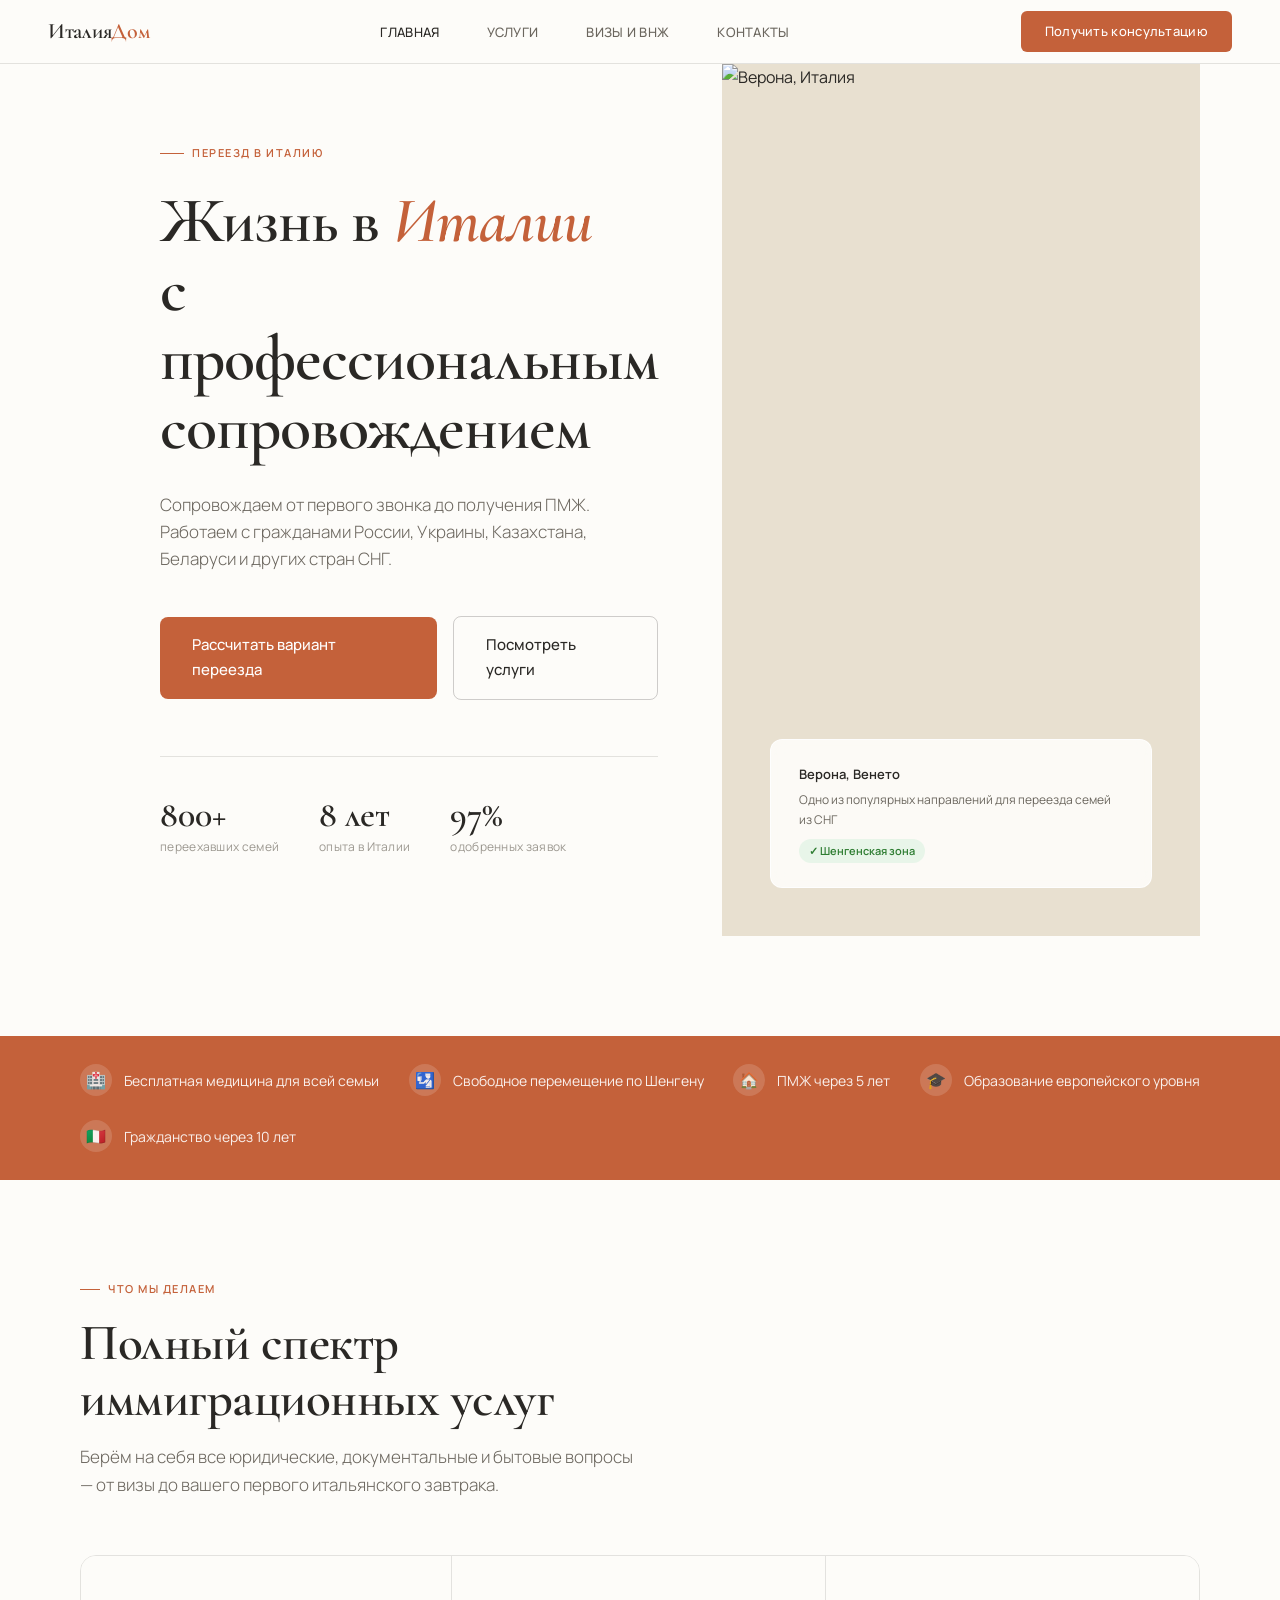
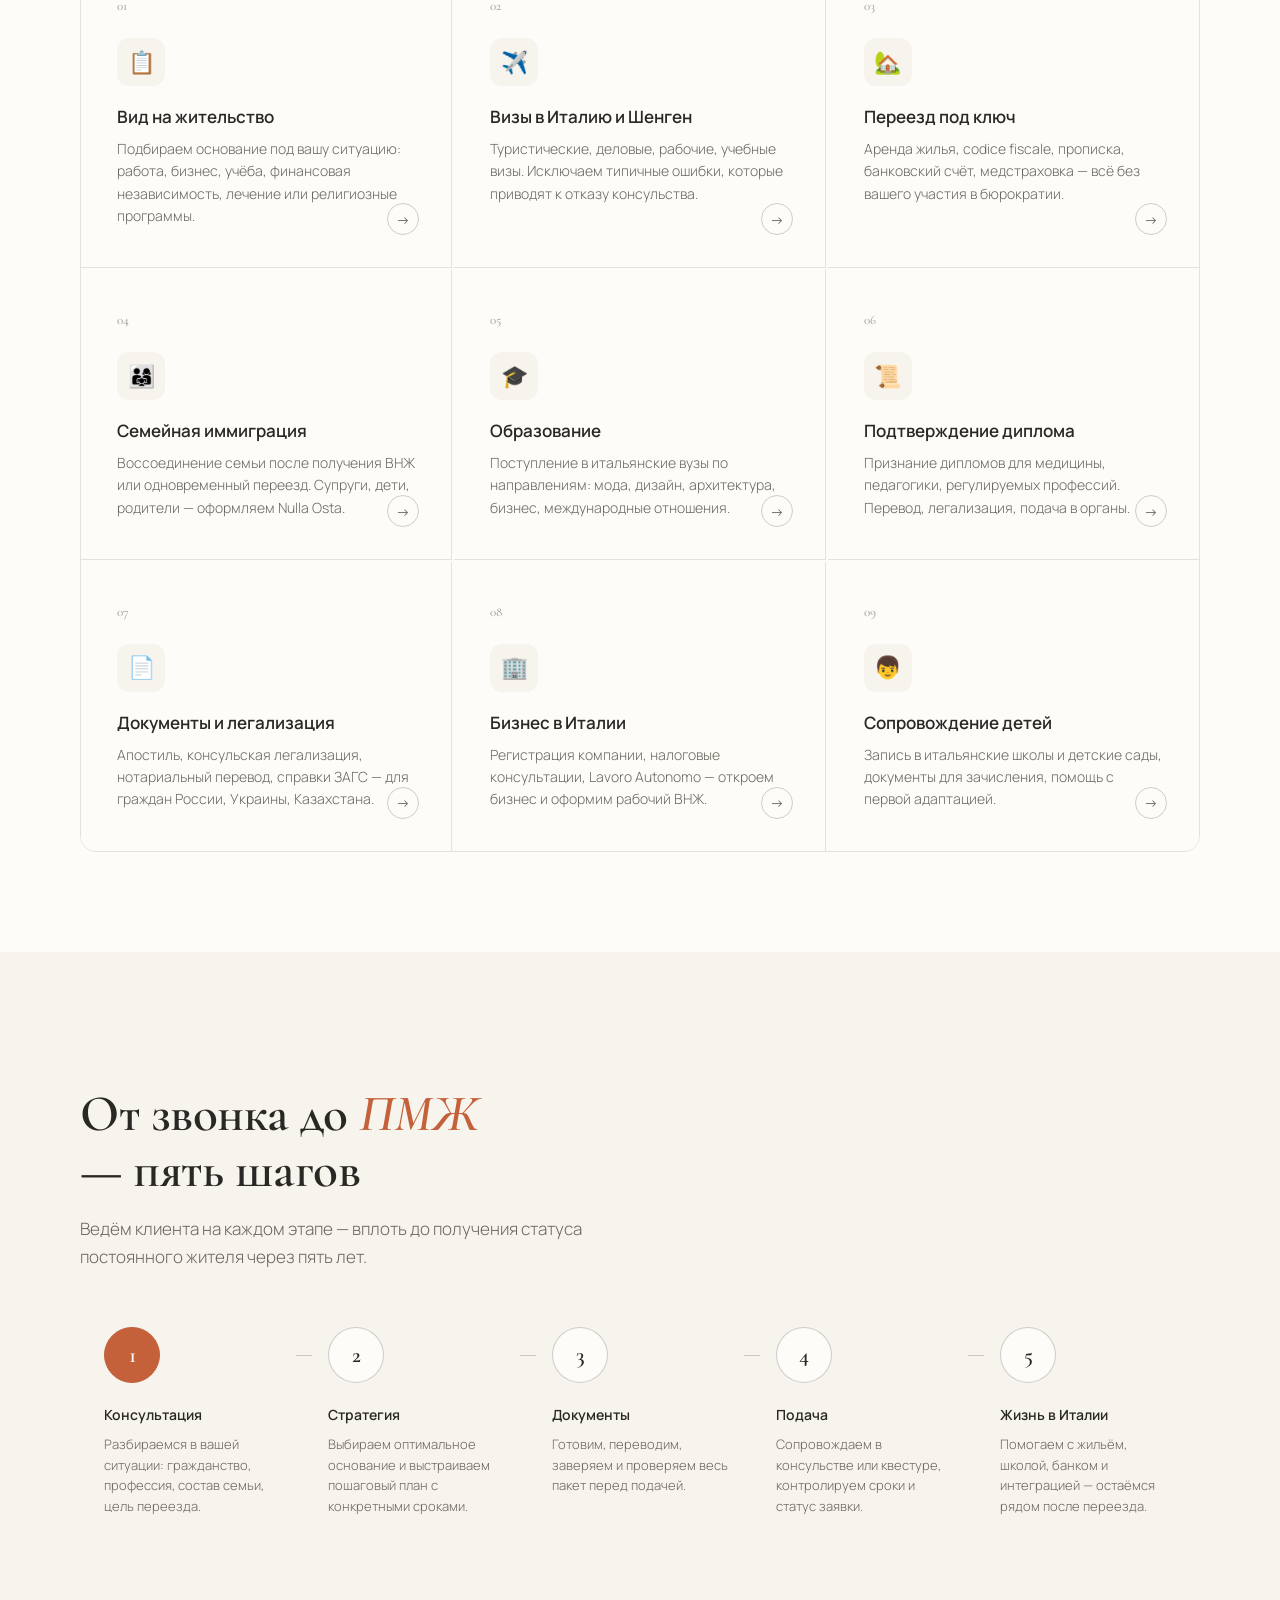
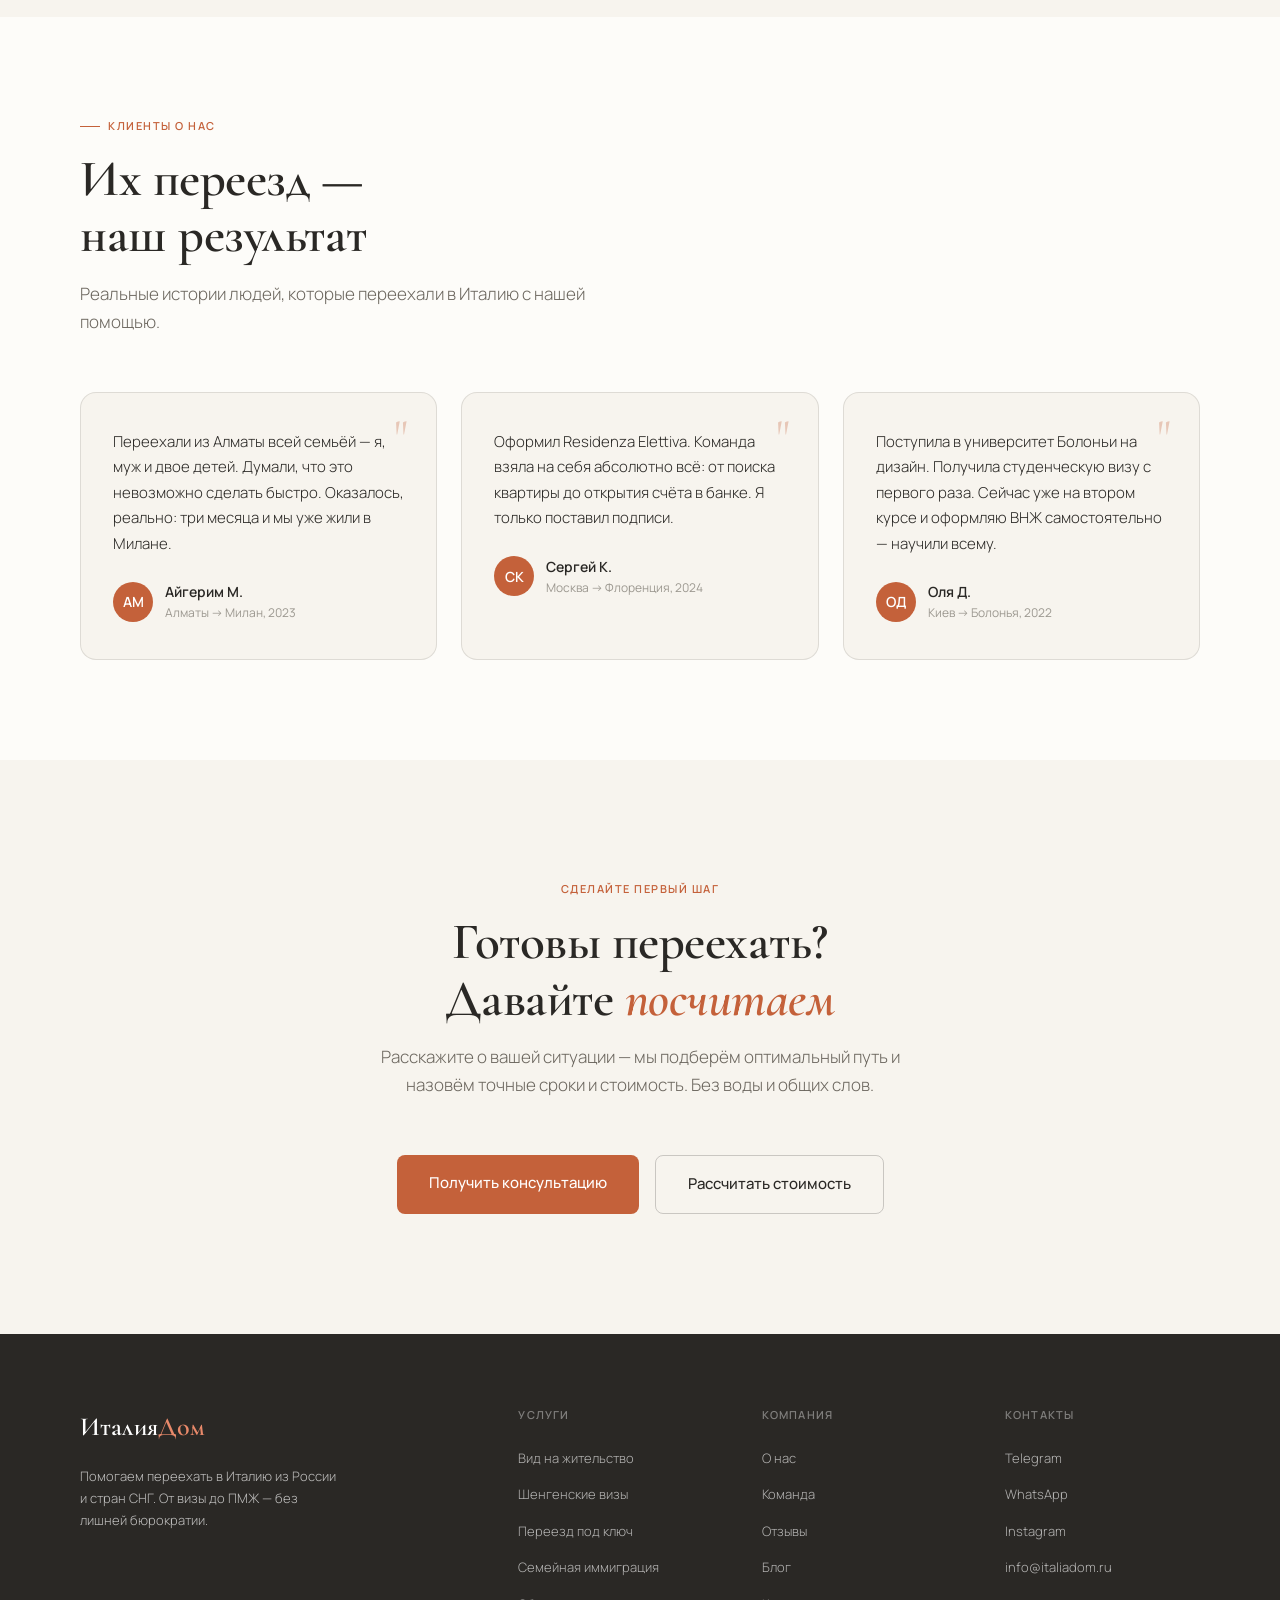
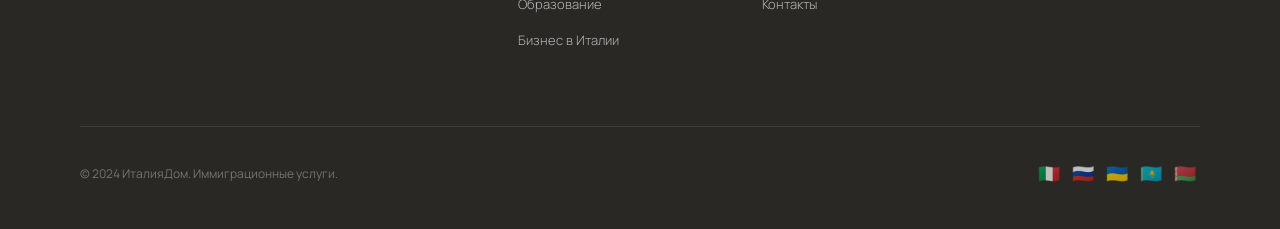
==== index.html @ 2632e9b9 "Initial commit" ====
<!DOCTYPE html>
<html lang="ru">
<head>
<meta charset="UTF-8">
<meta name="viewport" content="width=device-width, initial-scale=1.0">
<title>ИталияДом — Переезд в Италию</title>
<link href="https://fonts.googleapis.com/css2?family=Cormorant+Garamond:ital,wght@0,400;0,600;1,400&family=Manrope:wght@300;400;500;600&display=swap" rel="stylesheet">
<link rel="stylesheet" href="style.css">
<style>
  /* HERO */
  .hero {
    min-height: 100vh;
    display: grid; grid-template-columns: 1fr 1fr;
    padding-top: 64px; overflow: hidden;
  }
  .hero-left {
    padding: 80px 64px 80px 80px;
    display: flex; flex-direction: column; justify-content: center;
    position: relative;
  }
  .hero-tag {
    display: inline-flex; align-items: center; gap: 8px;
    font-size: 11px; font-weight: 600; letter-spacing: 1.5px;
    text-transform: uppercase; color: var(--terracotta); margin-bottom: 24px;
  }
  .hero-tag::before { content: ''; display: block; width: 24px; height: 1px; background: var(--terracotta); }
  .hero-title {
    font-family: var(--font-serif);
    font-size: clamp(44px, 5vw, 68px); font-weight: 600;
    line-height: 1.08; letter-spacing: -1px;
    color: var(--charcoal); margin-bottom: 28px;
  }
  .hero-title em { color: var(--terracotta); font-style: italic; }
  .hero-sub { font-size: 17px; color: var(--stone); line-height: 1.6; max-width: 440px; margin-bottom: 44px; font-weight: 300; }
  .hero-actions { display: flex; gap: 16px; align-items: center; }
  .hero-stats { display: flex; gap: 40px; margin-top: 56px; padding-top: 40px; border-top: 0.5px solid var(--border); }
  .hero-stat-num { font-family: var(--font-serif); font-size: 36px; font-weight: 600; color: var(--charcoal); line-height: 1; }
  .hero-stat-label { font-size: 12px; color: var(--stone-light); margin-top: 4px; letter-spacing: 0.3px; }
  .hero-right { background: var(--cream); position: relative; overflow: hidden; }
  .hero-img-container { width: 100%; height: 100%; position: relative; }
  .hero-img-container img { width: 100%; height: 100%; object-fit: cover; object-position: center; display: block; }
  .hero-img-overlay {
    position: absolute; bottom: 48px; left: 48px; right: 48px;
    background: rgba(253,252,249,0.92); backdrop-filter: blur(8px);
    border-radius: 12px; padding: 24px 28px;
    border: 0.5px solid rgba(255,255,255,0.8);
  }
  .hero-card-title { font-size: 13px; font-weight: 600; color: var(--charcoal); margin-bottom: 4px; }
  .hero-card-sub { font-size: 12px; color: var(--stone); }
  .hero-card-badge { display: inline-block; background: #E8F5E9; color: #2E7D32; font-size: 11px; font-weight: 600; padding: 3px 10px; border-radius: 20px; margin-top: 10px; }

  @media (max-width: 1100px) {
    .hero { grid-template-columns: 1fr; min-height: auto; }
    .hero-left { padding: 60px 32px 48px; }
    .hero-right { min-height: 400px; }
  }
  @media (max-width: 640px) {
    .hero-left { padding: 48px 20px 40px; }
    .hero-title { font-size: 34px; letter-spacing: -0.3px; }
    .hero-sub { font-size: 15px; margin-bottom: 28px; }
    .hero-actions { flex-direction: column; gap: 12px; }
    .hero-stats { gap: 20px; margin-top: 36px; padding-top: 28px; flex-wrap: wrap; }
    .hero-stat-num { font-size: 28px; }
    .hero-right { min-height: 240px; }
    .hero-img-overlay { bottom: 14px; left: 14px; right: 14px; padding: 14px 16px; }
  }
</style>
</head>
<body>

<nav id="nav"></nav>
<div class="mobile-menu" id="mobile-menu"></div>

<!-- HERO -->
<section class="hero">
  <div class="hero-left">
    <div class="hero-tag fade-up">Переезд в Италию</div>
    <h1 class="hero-title fade-up delay-1">
      Жизнь в <em>Италии</em><br>с профессиональным сопровождением
    </h1>
    <p class="hero-sub fade-up delay-2">
      Сопровождаем от первого звонка до получения ПМЖ. Работаем с гражданами России, Украины, Казахстана, Беларуси и других стран СНГ.
    </p>
    <div class="hero-actions fade-up delay-3">
      <a href="contact.html" class="btn-primary">Рассчитать вариант переезда</a>
      <a href="services.html" class="btn-ghost">Посмотреть услуги</a>
    </div>
    <div class="hero-stats fade-up delay-4">
      <div><div class="hero-stat-num">800+</div><div class="hero-stat-label">переехавших семей</div></div>
      <div><div class="hero-stat-num">8 лет</div><div class="hero-stat-label">опыта в Италии</div></div>
      <div><div class="hero-stat-num">97%</div><div class="hero-stat-label">одобренных заявок</div></div>
    </div>
  </div>
  <div class="hero-right">
    <div class="hero-img-container">
      <img src="https://images.unsplash.com/photo-1515542622106-78bda8ba0e5b?w=900&q=80" alt="Верона, Италия" onerror="this.style.background='#E8E0D0'">
      <div class="hero-img-overlay">
        <div class="hero-card-title">Верона, Венето</div>
        <div class="hero-card-sub">Одно из популярных направлений для переезда семей из СНГ</div>
        <div class="hero-card-badge">✓ Шенгенская зона</div>
      </div>
    </div>
  </div>
</section>

<!-- BENEFITS STRIP -->
<div class="benefits-strip">
  <div class="benefit-item"><div class="benefit-icon">🏥</div>Бесплатная медицина для всей семьи</div>
  <div class="benefit-item"><div class="benefit-icon">🛂</div>Свободное перемещение по Шенгену</div>
  <div class="benefit-item"><div class="benefit-icon">🏠</div>ПМЖ через 5 лет</div>
  <div class="benefit-item"><div class="benefit-icon">🎓</div>Образование европейского уровня</div>
  <div class="benefit-item"><div class="benefit-icon">🇮🇹</div>Гражданство через 10 лет</div>
</div>

<!-- SERVICES -->
<section class="services" id="services">
  <div class="section-tag">Что мы делаем</div>
  <h2 class="section-title">Полный спектр<br>иммиграционных услуг</h2>
  <p class="section-sub">Берём на себя все юридические, документальные и бытовые вопросы — от визы до вашего первого итальянского завтрака.</p>
  <div class="services-grid">
    <a href="services.html" class="service-card" style="text-decoration:none;color:inherit;">
      <div class="service-num">01</div><div class="service-icon-wrap">📋</div>
      <div class="service-title">Вид на жительство</div>
      <p class="service-desc">Подбираем основание под вашу ситуацию: работа, бизнес, учёба, финансовая независимость, лечение или религиозные программы.</p>
      <div class="service-arrow">→</div>
    </a>
    <a href="services.html" class="service-card" style="text-decoration:none;color:inherit;">
      <div class="service-num">02</div><div class="service-icon-wrap">✈️</div>
      <div class="service-title">Визы в Италию и Шенген</div>
      <p class="service-desc">Туристические, деловые, рабочие, учебные визы. Исключаем типичные ошибки, которые приводят к отказу консульства.</p>
      <div class="service-arrow">→</div>
    </a>
    <a href="services.html" class="service-card" style="text-decoration:none;color:inherit;">
      <div class="service-num">03</div><div class="service-icon-wrap">🏡</div>
      <div class="service-title">Переезд под ключ</div>
      <p class="service-desc">Аренда жилья, codice fiscale, прописка, банковский счёт, медстраховка — всё без вашего участия в бюрократии.</p>
      <div class="service-arrow">→</div>
    </a>
    <a href="services.html" class="service-card" style="text-decoration:none;color:inherit;">
      <div class="service-num">04</div><div class="service-icon-wrap">👨‍👩‍👧</div>
      <div class="service-title">Семейная иммиграция</div>
      <p class="service-desc">Воссоединение семьи после получения ВНЖ или одновременный переезд. Супруги, дети, родители — оформляем Nulla Osta.</p>
      <div class="service-arrow">→</div>
    </a>
    <a href="services.html" class="service-card" style="text-decoration:none;color:inherit;">
      <div class="service-num">05</div><div class="service-icon-wrap">🎓</div>
      <div class="service-title">Образование</div>
      <p class="service-desc">Поступление в итальянские вузы по направлениям: мода, дизайн, архитектура, бизнес, международные отношения.</p>
      <div class="service-arrow">→</div>
    </a>
    <a href="services.html" class="service-card" style="text-decoration:none;color:inherit;">
      <div class="service-num">06</div><div class="service-icon-wrap">📜</div>
      <div class="service-title">Подтверждение диплома</div>
      <p class="service-desc">Признание дипломов для медицины, педагогики, регулируемых профессий. Перевод, легализация, подача в органы.</p>
      <div class="service-arrow">→</div>
    </a>
    <a href="services.html" class="service-card" style="text-decoration:none;color:inherit;">
      <div class="service-num">07</div><div class="service-icon-wrap">📄</div>
      <div class="service-title">Документы и легализация</div>
      <p class="service-desc">Апостиль, консульская легализация, нотариальный перевод, справки ЗАГС — для граждан России, Украины, Казахстана.</p>
      <div class="service-arrow">→</div>
    </a>
    <a href="services.html" class="service-card" style="text-decoration:none;color:inherit;">
      <div class="service-num">08</div><div class="service-icon-wrap">🏢</div>
      <div class="service-title">Бизнес в Италии</div>
      <p class="service-desc">Регистрация компании, налоговые консультации, Lavoro Autonomo — откроем бизнес и оформим рабочий ВНЖ.</p>
      <div class="service-arrow">→</div>
    </a>
    <a href="services.html" class="service-card" style="text-decoration:none;color:inherit;">
      <div class="service-num">09</div><div class="service-icon-wrap">👦</div>
      <div class="service-title">Сопровождение детей</div>
      <p class="service-desc">Запись в итальянские школы и детские сады, документы для зачисления, помощь с первой адаптацией.</p>
      <div class="service-arrow">→</div>
    </a>
  </div>
</section>

<!-- HOW IT WORKS -->
<section class="process" id="process">
  <div class="section-tag">Как мы работаем</div>
  <h2 class="section-title">От звонка до <em>ПМЖ</em><br>— пять шагов</h2>
  <p class="section-sub">Ведём клиента на каждом этапе — вплоть до получения статуса постоянного жителя через пять лет.</p>
  <div class="process-steps">
    <div class="process-step active">
      <div class="step-num">1</div>
      <div class="step-content"><div class="step-title">Консультация</div><p class="step-desc">Разбираемся в вашей ситуации: гражданство, профессия, состав семьи, цель переезда.</p></div>
    </div>
    <div class="process-step">
      <div class="step-num">2</div>
      <div class="step-content"><div class="step-title">Стратегия</div><p class="step-desc">Выбираем оптимальное основание и выстраиваем пошаговый план с конкретными сроками.</p></div>
    </div>
    <div class="process-step">
      <div class="step-num">3</div>
      <div class="step-content"><div class="step-title">Документы</div><p class="step-desc">Готовим, переводим, заверяем и проверяем весь пакет перед подачей.</p></div>
    </div>
    <div class="process-step">
      <div class="step-num">4</div>
      <div class="step-content"><div class="step-title">Подача</div><p class="step-desc">Сопровождаем в консульстве или квестуре, контролируем сроки и статус заявки.</p></div>
    </div>
    <div class="process-step">
      <div class="step-num">5</div>
      <div class="step-content"><div class="step-title">Жизнь в Италии</div><p class="step-desc">Помогаем с жильём, школой, банком и интеграцией — остаёмся рядом после переезда.</p></div>
    </div>
  </div>
</section>

<!-- TESTIMONIALS -->
<section class="testimonials">
  <div class="section-tag">Клиенты о нас</div>
  <h2 class="section-title">Их переезд —<br>наш результат</h2>
  <p class="section-sub">Реальные истории людей, которые переехали в Италию с нашей помощью.</p>
  <div class="testimonials-grid">
    <div class="testimonial-card">
      <div class="testimonial-quote">"</div>
      <p class="testimonial-text">Переехали из Алматы всей семьёй — я, муж и двое детей. Думали, что это невозможно сделать быстро. Оказалось, реально: три месяца и мы уже жили в Милане.</p>
      <div class="testimonial-author"><div class="testimonial-avatar">АМ</div><div><div class="testimonial-name">Айгерим М.</div><div class="testimonial-meta">Алматы → Милан, 2023</div></div></div>
    </div>
    <div class="testimonial-card">
      <div class="testimonial-quote">"</div>
      <p class="testimonial-text">Оформил Residenza Elettiva. Команда взяла на себя абсолютно всё: от поиска квартиры до открытия счёта в банке. Я только поставил подписи.</p>
      <div class="testimonial-author"><div class="testimonial-avatar">СК</div><div><div class="testimonial-name">Сергей К.</div><div class="testimonial-meta">Москва → Флоренция, 2024</div></div></div>
    </div>
    <div class="testimonial-card">
      <div class="testimonial-quote">"</div>
      <p class="testimonial-text">Поступила в университет Болоньи на дизайн. Получила студенческую визу с первого раза. Сейчас уже на втором курсе и оформляю ВНЖ самостоятельно — научили всему.</p>
      <div class="testimonial-author"><div class="testimonial-avatar">ОД</div><div><div class="testimonial-name">Оля Д.</div><div class="testimonial-meta">Киев → Болонья, 2022</div></div></div>
    </div>
  </div>
</section>

<!-- CTA -->
<section class="cta-section">
  <div class="section-tag">Сделайте первый шаг</div>
  <h2 class="section-title">Готовы переехать?<br>Давайте <em>посчитаем</em></h2>
  <p class="section-sub">Расскажите о вашей ситуации — мы подберём оптимальный путь и назовём точные сроки и стоимость. Без воды и общих слов.</p>
  <div class="cta-actions">
    <a href="contact.html" class="btn-primary">Получить консультацию</a>
    <a href="contact.html" class="btn-ghost">Рассчитать стоимость</a>
  </div>
</section>

<footer id="footer"></footer>
<script src="components.js"></script>
<script>initPage('home');</script>
</body>
</html>
---- style.css ----
*, *::before, *::after { box-sizing: border-box; margin: 0; padding: 0; }

:root {
  --cream: #F7F4EE;
  --warm-white: #FDFCF9;
  --sand: #E8E0D0;
  --terracotta: #C4613A;
  --terracotta-dark: #9B4A2A;
  --terracotta-light: #E8896A;
  --olive: #5C6B3A;
  --olive-light: #7A8C4F;
  --charcoal: #2A2825;
  --stone: #6B665E;
  --stone-light: #9C9890;
  --gold: #B8973A;
  --border: rgba(42,40,37,0.12);
  --border-strong: rgba(42,40,37,0.22);
  --font-serif: 'Cormorant Garamond', Georgia, serif;
  --font-sans: 'Manrope', sans-serif;
}

html { scroll-behavior: smooth; }

body {
  font-family: var(--font-sans);
  background: var(--warm-white);
  color: var(--charcoal);
  font-size: 16px;
  line-height: 1.65;
  overflow-x: hidden;
}

/* ── NAV ── */
nav {
  position: fixed; top: 0; left: 0; right: 0; z-index: 100;
  background: rgba(253,252,249,0.92);
  backdrop-filter: blur(12px);
  border-bottom: 0.5px solid var(--border);
  padding: 0 48px;
  display: flex; align-items: center; justify-content: space-between;
  height: 64px;
}
.nav-logo {
  font-family: var(--font-serif);
  font-size: 22px; font-weight: 600;
  color: var(--charcoal); letter-spacing: -0.3px;
  text-decoration: none;
}
.nav-logo span { color: var(--terracotta); }
.nav-links { display: flex; gap: 32px; list-style: none; }
.nav-links a {
  font-size: 13px; font-weight: 500; color: var(--stone);
  text-decoration: none; letter-spacing: 0.3px; text-transform: uppercase;
  transition: color 0.2s; padding: 4px 8px; border-radius: 4px;
}
.nav-links a:hover { color: var(--charcoal); }
.nav-links a.active { color: var(--charcoal); }
.nav-cta {
  background: var(--terracotta); color: #fff;
  border: none; border-radius: 6px;
  padding: 10px 24px; font-family: var(--font-sans);
  font-size: 13px; font-weight: 500; cursor: pointer;
  letter-spacing: 0.3px; transition: background 0.2s;
  text-decoration: none; display: inline-block;
}
.nav-cta:hover { background: var(--terracotta-dark); }

/* Mobile burger */
.nav-burger {
  display: none; flex-direction: column; gap: 5px;
  cursor: pointer; padding: 8px; background: none; border: none;
}
.nav-burger span { display: block; width: 22px; height: 1.5px; background: var(--charcoal); }
.mobile-menu {
  display: none; position: fixed; top: 64px; left: 0; right: 0; bottom: 0;
  background: rgba(253,252,249,0.98); backdrop-filter: blur(16px);
  flex-direction: column; padding: 32px 24px; gap: 0; z-index: 99;
}
.mobile-menu.open { display: flex; }
.mobile-menu a {
  font-family: var(--font-serif); font-size: 24px; font-weight: 600;
  color: var(--charcoal); text-decoration: none;
  padding: 16px 0; border-bottom: 0.5px solid var(--border);
}
.mobile-menu a:hover { color: var(--terracotta); }
.mobile-menu .mob-cta {
  margin-top: 28px; background: var(--terracotta); color: #fff;
  text-align: center; border-radius: 8px; padding: 16px;
  font-family: var(--font-sans); font-size: 15px; font-weight: 500;
  border-bottom: none;
}

/* ── BUTTONS ── */
.btn-primary {
  background: var(--terracotta); color: #fff;
  border: none; border-radius: 8px; padding: 16px 32px;
  font-family: var(--font-sans); font-size: 15px; font-weight: 500;
  cursor: pointer; transition: all 0.2s; text-decoration: none; display: inline-block;
}
.btn-primary:hover { background: var(--terracotta-dark); transform: translateY(-1px); }
.btn-ghost {
  background: transparent; color: var(--charcoal);
  border: 1px solid var(--border-strong); border-radius: 8px; padding: 16px 32px;
  font-family: var(--font-sans); font-size: 15px; font-weight: 500;
  cursor: pointer; transition: all 0.2s; text-decoration: none; display: inline-block;
}
.btn-ghost:hover { background: var(--cream); }

/* ── SECTION COMMON ── */
section { padding: 100px 80px; }
.section-tag {
  font-size: 11px; font-weight: 600; letter-spacing: 1.5px;
  text-transform: uppercase; color: var(--terracotta);
  margin-bottom: 16px; display: flex; align-items: center; gap: 8px;
}
.section-tag::before { content: ''; display: block; width: 20px; height: 1px; background: var(--terracotta); }
.section-title {
  font-family: var(--font-serif);
  font-size: clamp(32px, 4vw, 52px); font-weight: 600; line-height: 1.1;
  letter-spacing: -0.5px; color: var(--charcoal); margin-bottom: 16px;
}
.section-title em { color: var(--terracotta); font-style: italic; }
.section-sub {
  font-size: 17px; color: var(--stone);
  max-width: 560px; font-weight: 300; line-height: 1.65; margin-bottom: 56px;
}

/* ── BENEFITS STRIP ── */
.benefits-strip {
  background: var(--terracotta);
  padding: 28px 80px;
  display: flex; justify-content: space-between; align-items: center;
  gap: 24px; flex-wrap: wrap;
}
.benefit-item {
  display: flex; align-items: center; gap: 12px;
  color: rgba(255,255,255,0.9); font-size: 14px; font-weight: 400;
}
.benefit-icon {
  width: 32px; height: 32px; border-radius: 50%;
  background: rgba(255,255,255,0.15);
  display: flex; align-items: center; justify-content: center;
  font-size: 16px; flex-shrink: 0;
}

/* ── SERVICES ── */
.services { background: var(--warm-white); }
.services-grid {
  display: grid; grid-template-columns: repeat(3, 1fr);
  gap: 2px; border: 1px solid var(--border);
  border-radius: 16px; overflow: hidden;
}
.service-card {
  padding: 40px 36px; background: var(--warm-white);
  border-right: 1px solid var(--border); border-bottom: 1px solid var(--border);
  transition: background 0.2s; position: relative;
}
.service-card:nth-child(3n) { border-right: none; }
.service-card:nth-child(n+7) { border-bottom: none; }
.service-card:hover { background: var(--cream); }
.service-num { font-family: var(--font-serif); font-size: 13px; color: var(--stone-light); margin-bottom: 20px; }
.service-icon-wrap {
  width: 48px; height: 48px; background: var(--cream);
  border-radius: 12px; display: flex; align-items: center; justify-content: center;
  font-size: 22px; margin-bottom: 20px;
}
.service-title { font-size: 17px; font-weight: 600; color: var(--charcoal); margin-bottom: 10px; line-height: 1.3; }
.service-desc { font-size: 14px; color: var(--stone); line-height: 1.6; font-weight: 300; }
.service-arrow {
  position: absolute; bottom: 32px; right: 32px;
  width: 32px; height: 32px; border-radius: 50%;
  border: 1px solid var(--border-strong);
  display: flex; align-items: center; justify-content: center;
  color: var(--stone); font-size: 14px; transition: all 0.2s;
  text-decoration: none;
}
.service-card:hover .service-arrow { background: var(--terracotta); border-color: var(--terracotta); color: #fff; }

/* ── PROCESS ── */
.process { background: var(--cream); }
.process-steps { display: grid; grid-template-columns: repeat(5, 1fr); gap: 0; position: relative; }
.process-step { padding: 0 24px; position: relative; }
.process-step:not(:last-child)::after {
  content: ''; position: absolute; top: 28px; right: -8px;
  width: 16px; height: 1px; background: var(--border-strong);
}
.step-num {
  width: 56px; height: 56px; border-radius: 50%;
  border: 1px solid var(--border-strong);
  display: flex; align-items: center; justify-content: center;
  font-family: var(--font-serif); font-size: 22px; font-weight: 600;
  color: var(--charcoal); margin-bottom: 20px; background: var(--warm-white);
}
.process-step.active .step-num { background: var(--terracotta); border-color: var(--terracotta); color: #fff; }
.step-title { font-size: 14px; font-weight: 600; color: var(--charcoal); margin-bottom: 8px; }
.step-desc { font-size: 13px; color: var(--stone); line-height: 1.6; font-weight: 300; }

/* ── VISA SECTION ── */
.visas { background: var(--charcoal); color: #fff; }
.visas .section-tag { color: var(--terracotta-light); }
.visas .section-tag::before { background: var(--terracotta-light); }
.visas .section-title { color: #fff; }
.visas .section-sub { color: rgba(255,255,255,0.6); }
.visa-grid {
  display: grid; grid-template-columns: repeat(3, 1fr);
  gap: 1px; background: rgba(255,255,255,0.08); border-radius: 16px; overflow: hidden;
}
.visa-card { background: rgba(255,255,255,0.04); padding: 36px 32px; transition: background 0.2s; }
.visa-card:hover { background: rgba(255,255,255,0.08); }
.visa-flag { font-size: 28px; margin-bottom: 16px; }
.visa-name { font-size: 18px; font-weight: 600; color: #fff; margin-bottom: 8px; }
.visa-sub { font-size: 13px; color: rgba(255,255,255,0.5); margin-bottom: 16px; font-weight: 300; }
.visa-features { list-style: none; }
.visa-features li {
  font-size: 13px; color: rgba(255,255,255,0.7);
  padding: 5px 0; border-bottom: 0.5px solid rgba(255,255,255,0.06);
  display: flex; align-items: center; gap: 8px;
}
.visa-features li::before {
  content: ''; width: 4px; height: 4px; border-radius: 50%;
  background: var(--terracotta-light); flex-shrink: 0;
}

/* ── TESTIMONIALS ── */
.testimonials { background: var(--warm-white); }
.testimonials-grid { display: grid; grid-template-columns: repeat(3, 1fr); gap: 24px; }
.testimonial-card {
  background: var(--cream); border-radius: 16px;
  padding: 36px 32px; border: 0.5px solid var(--border); position: relative;
}
.testimonial-quote {
  font-family: var(--font-serif); font-size: 48px; line-height: 1;
  color: var(--terracotta); opacity: 0.3; position: absolute; top: 20px; right: 28px;
}
.testimonial-text { font-size: 15px; color: var(--charcoal); line-height: 1.7; margin-bottom: 24px; font-weight: 300; }
.testimonial-author { display: flex; align-items: center; gap: 12px; }
.testimonial-avatar {
  width: 40px; height: 40px; border-radius: 50%;
  background: var(--terracotta); color: #fff;
  display: flex; align-items: center; justify-content: center;
  font-weight: 600; font-size: 14px; flex-shrink: 0;
}
.testimonial-name { font-size: 14px; font-weight: 600; color: var(--charcoal); }
.testimonial-meta { font-size: 12px; color: var(--stone-light); }

/* ── CTA ── */
.cta-section { background: var(--cream); text-align: center; padding: 120px 80px; }
.cta-section .section-tag { justify-content: center; }
.cta-section .section-tag::before { display: none; }
.cta-section .section-title { margin-left: auto; margin-right: auto; max-width: 600px; }
.cta-section .section-sub { margin-left: auto; margin-right: auto; }
.cta-actions { display: flex; justify-content: center; gap: 16px; }

/* ── FAQ ── */
.faq { background: var(--warm-white); }
.faq-grid { display: grid; grid-template-columns: 1fr 1fr; gap: 48px; }
.faq-item { border-bottom: 0.5px solid var(--border); padding-bottom: 28px; margin-bottom: 28px; }
.faq-q { font-size: 16px; font-weight: 600; color: var(--charcoal); margin-bottom: 10px; line-height: 1.4; }
.faq-a { font-size: 14px; color: var(--stone); line-height: 1.7; font-weight: 300; }

/* ── FOOTER ── */
footer { background: var(--charcoal); color: rgba(255,255,255,0.7); padding: 72px 80px 40px; }
.footer-top { display: grid; grid-template-columns: 2fr 1fr 1fr 1fr; gap: 48px; margin-bottom: 64px; }
.footer-logo {
  font-family: var(--font-serif); font-size: 26px; font-weight: 600;
  color: #fff; margin-bottom: 16px; display: block; text-decoration: none;
}
.footer-logo span { color: var(--terracotta-light); }
.footer-desc { font-size: 13px; line-height: 1.7; max-width: 260px; font-weight: 300; }
.footer-col h4 {
  font-size: 11px; letter-spacing: 1.2px; text-transform: uppercase;
  font-weight: 600; color: rgba(255,255,255,0.4); margin-bottom: 20px;
}
.footer-col ul { list-style: none; }
.footer-col li { margin-bottom: 10px; }
.footer-col a { font-size: 13px; color: rgba(255,255,255,0.65); text-decoration: none; transition: color 0.2s; font-weight: 300; }
.footer-col a:hover { color: #fff; }
.footer-bottom {
  padding-top: 32px; border-top: 0.5px solid rgba(255,255,255,0.1);
  display: flex; justify-content: space-between; align-items: center;
}
.footer-copy { font-size: 12px; color: rgba(255,255,255,0.35); }
.footer-flags { font-size: 18px; letter-spacing: 4px; }
.footer-contacts-mobile { display: none; }

/* ── ANIMATIONS ── */
@keyframes fadeUp {
  from { opacity: 0; transform: translateY(28px); }
  to   { opacity: 1; transform: translateY(0); }
}
.fade-up { animation: fadeUp 0.7s ease forwards; }
.delay-1 { animation-delay: 0.1s; opacity: 0; }
.delay-2 { animation-delay: 0.22s; opacity: 0; }
.delay-3 { animation-delay: 0.35s; opacity: 0; }
.delay-4 { animation-delay: 0.48s; opacity: 0; }

/* ── PAGE HERO (inner pages) ── */
.page-hero {
  padding-top: 64px;
  background: var(--cream);
  padding-left: 80px; padding-right: 80px; padding-bottom: 72px;
  padding-top: calc(64px + 72px);
  border-bottom: 0.5px solid var(--border);
}
.page-hero .section-title { font-size: clamp(36px, 5vw, 60px); }
.page-hero .section-sub { margin-bottom: 0; }

/* ══════════ RESPONSIVE ══════════ */
@media (max-width: 1100px) {
  nav { padding: 0 32px; }
  .nav-links { display: none; }
  .nav-burger { display: flex; }
  .nav-cta { display: none; }
  section { padding: 72px 32px; }
  .page-hero { padding: 120px 32px 56px; }
  .benefits-strip { padding: 24px 32px; }
  .services-grid { grid-template-columns: 1fr 1fr; }
  .process-steps { grid-template-columns: 1fr 1fr; gap: 32px; }
  .process-step::after { display: none; }
  .visa-grid { grid-template-columns: 1fr 1fr; }
  .testimonials-grid { grid-template-columns: 1fr; }
  .faq-grid { grid-template-columns: 1fr; }
  .footer-top { grid-template-columns: 1fr 1fr; gap: 32px; }
  .cta-section { padding: 80px 32px; }
}

@media (max-width: 640px) {
  nav { padding: 0 20px; height: 56px; }
  .mobile-menu { top: 56px; }

  .benefits-strip {
    padding: 20px 24px; flex-direction: column; gap: 0; align-items: stretch;
  }
  .benefit-item {
    width: 100%; padding: 13px 0;
    border-bottom: 0.5px solid rgba(255,255,255,0.15);
    display: flex; align-items: center; gap: 14px;
  }
  .benefit-item:last-child { border-bottom: none; }
  .benefit-icon { width: 36px; height: 36px; min-width: 36px; font-size: 16px; }

  section { padding: 52px 20px; }
  .page-hero { padding: 100px 20px 44px; }
  .section-title { font-size: 28px; }
  .section-sub { font-size: 15px; margin-bottom: 32px; }

  .services-grid { grid-template-columns: 1fr; border-radius: 12px; }
  .service-card { padding: 28px 22px 56px; border-right: none !important; }
  .service-card:last-child { border-bottom: none; }

  .process-steps { grid-template-columns: 1fr; gap: 0; }
  .process-step {
    display: flex; align-items: flex-start; gap: 20px;
    padding: 0 0 32px; position: relative;
  }
  .process-step:not(:last-child)::after { display: none; }
  .process-step:not(:last-child)::before {
    content: ''; position: absolute;
    left: 26px; top: 54px; bottom: 0; width: 1px;
    border-left: 1px dashed var(--border-strong);
  }
  .step-num { position: static; width: 54px; height: 54px; font-size: 20px; flex-shrink: 0; }
  .step-content { padding-top: 14px; }
  .step-title { font-size: 15px; font-weight: 600; margin-bottom: 6px; }
  .step-desc { font-size: 14px; }

  .visa-grid { grid-template-columns: 1fr; border-radius: 12px; }
  .visa-card { padding: 26px 22px; }

  .testimonials-grid { grid-template-columns: 1fr; }
  .testimonial-card { padding: 28px 22px; }

  .faq-grid { grid-template-columns: 1fr; gap: 0; }

  .cta-section { padding: 60px 20px; }
  .cta-actions { flex-direction: column; align-items: center; gap: 12px; }
  .cta-actions .btn-primary, .cta-actions .btn-ghost { width: 100%; max-width: 320px; text-align: center; }
  .btn-primary, .btn-ghost { width: 100%; text-align: center; padding: 15px 20px; font-size: 15px; }

  footer { padding: 32px 20px 20px; }
  .footer-top { display: none; }
  .footer-contacts-mobile {
    display: flex; flex-direction: column; gap: 0; margin-bottom: 24px;
  }
  .footer-contacts-mobile::before {
    content: 'ИталияДом';
    font-family: 'Cormorant Garamond', Georgia, serif;
    font-size: 22px; font-weight: 600; color: #fff;
    display: block; margin-bottom: 20px;
  }
  .footer-contacts-mobile a {
    font-size: 16px; color: rgba(255,255,255,0.75); text-decoration: none;
    padding: 12px 0; border-bottom: 0.5px solid rgba(255,255,255,0.1);
    font-weight: 400; transition: color 0.2s;
  }
  .footer-contacts-mobile a:first-of-type { border-top: 0.5px solid rgba(255,255,255,0.1); }
  .footer-bottom { flex-direction: row; justify-content: space-between; align-items: center; padding-top: 18px; }
  .footer-copy { font-size: 11px; color: rgba(255,255,255,0.3); }
  .footer-flags { font-size: 14px; letter-spacing: 2px; }
}

/* ── SCROLL REVEAL ANIMATIONS ── */
.scroll-reveal {
  opacity: 0;
  transform: translateY(22px);
  transition: opacity 0.6s ease, transform 0.6s ease;
}
.scroll-reveal.scroll-visible {
  opacity: 1;
  transform: translateY(0);
}

/* ── NAV SCROLLED STATE ── */
nav.scrolled {
  background: rgba(253,252,249,0.97);
  box-shadow: 0 1px 20px rgba(42,40,37,0.06);
}

/* ── PAGE HERO ENHANCEMENTS ── */
.page-hero {
  position: relative;
  overflow: hidden;
}
.page-hero::after {
  content: '';
  position: absolute;
  bottom: 0; left: 0; right: 0;
  height: 1px;
  background: linear-gradient(90deg, transparent, var(--border-strong), transparent);
}
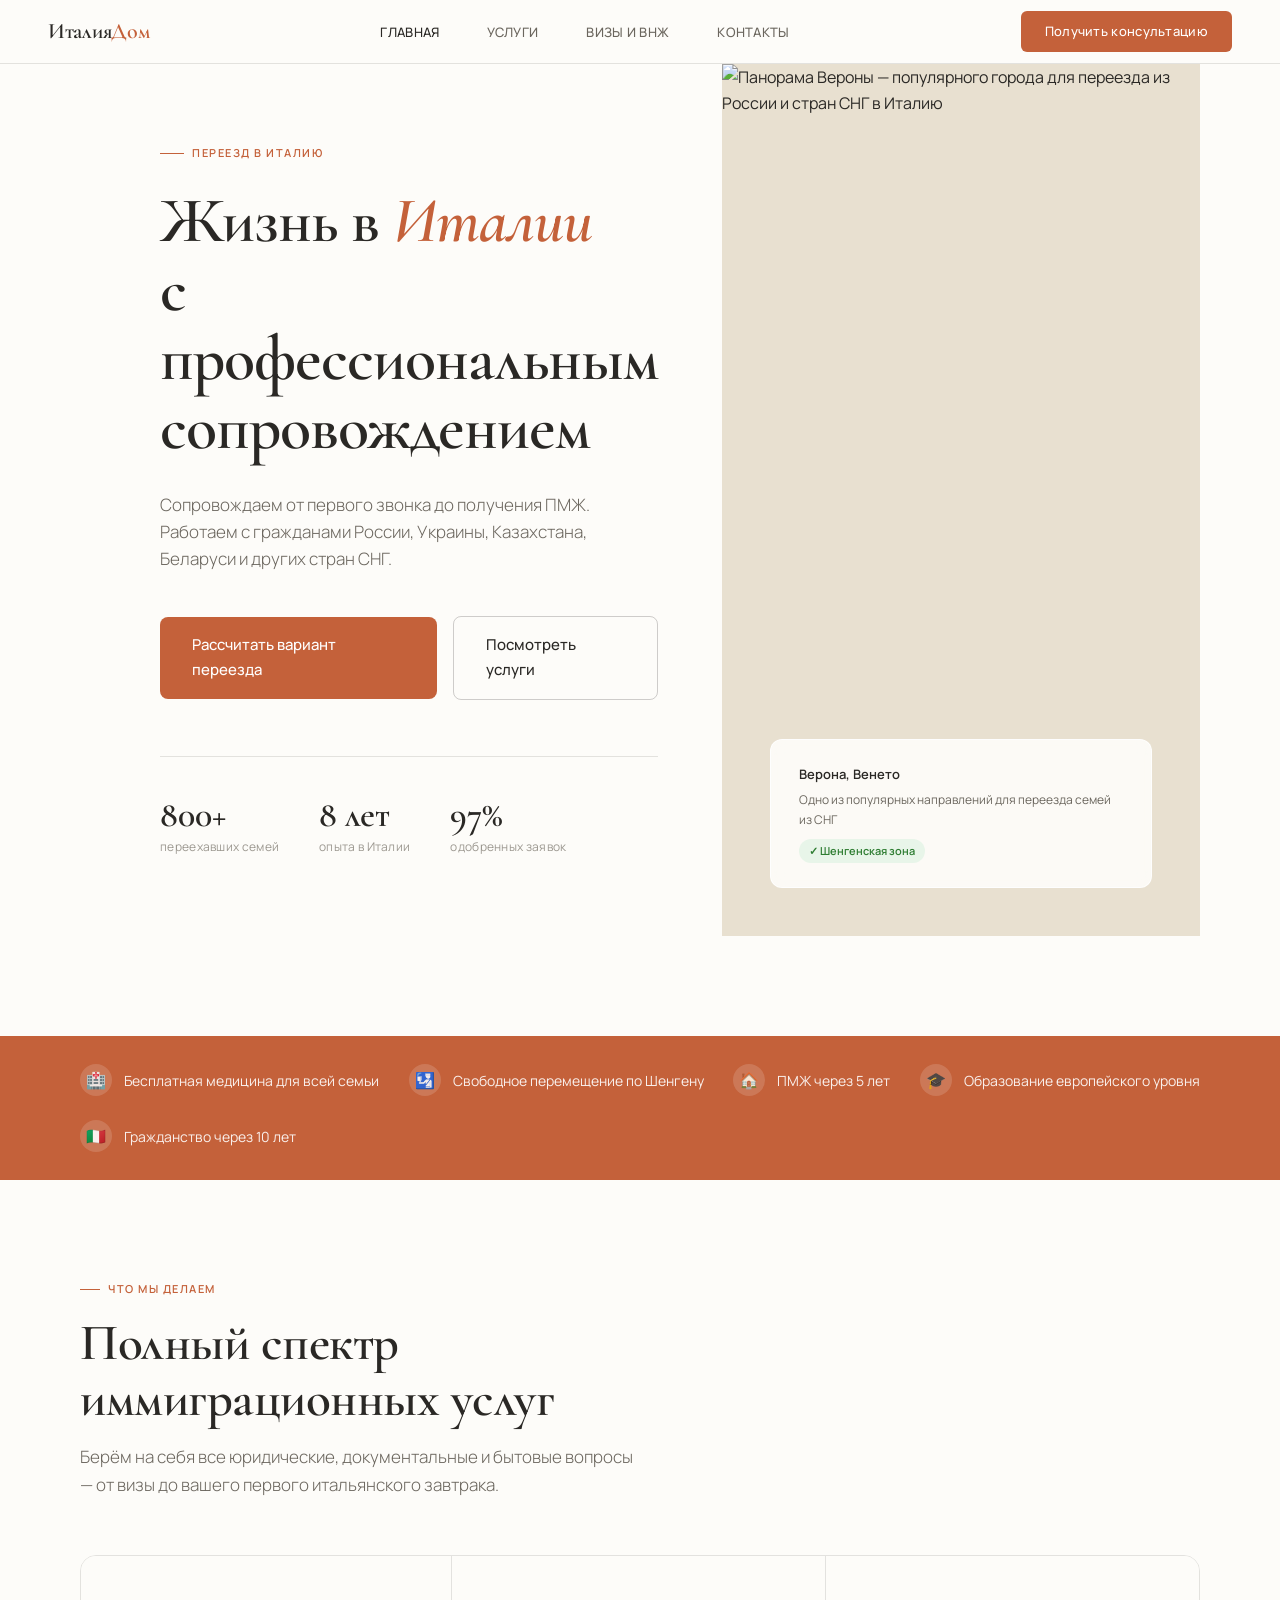
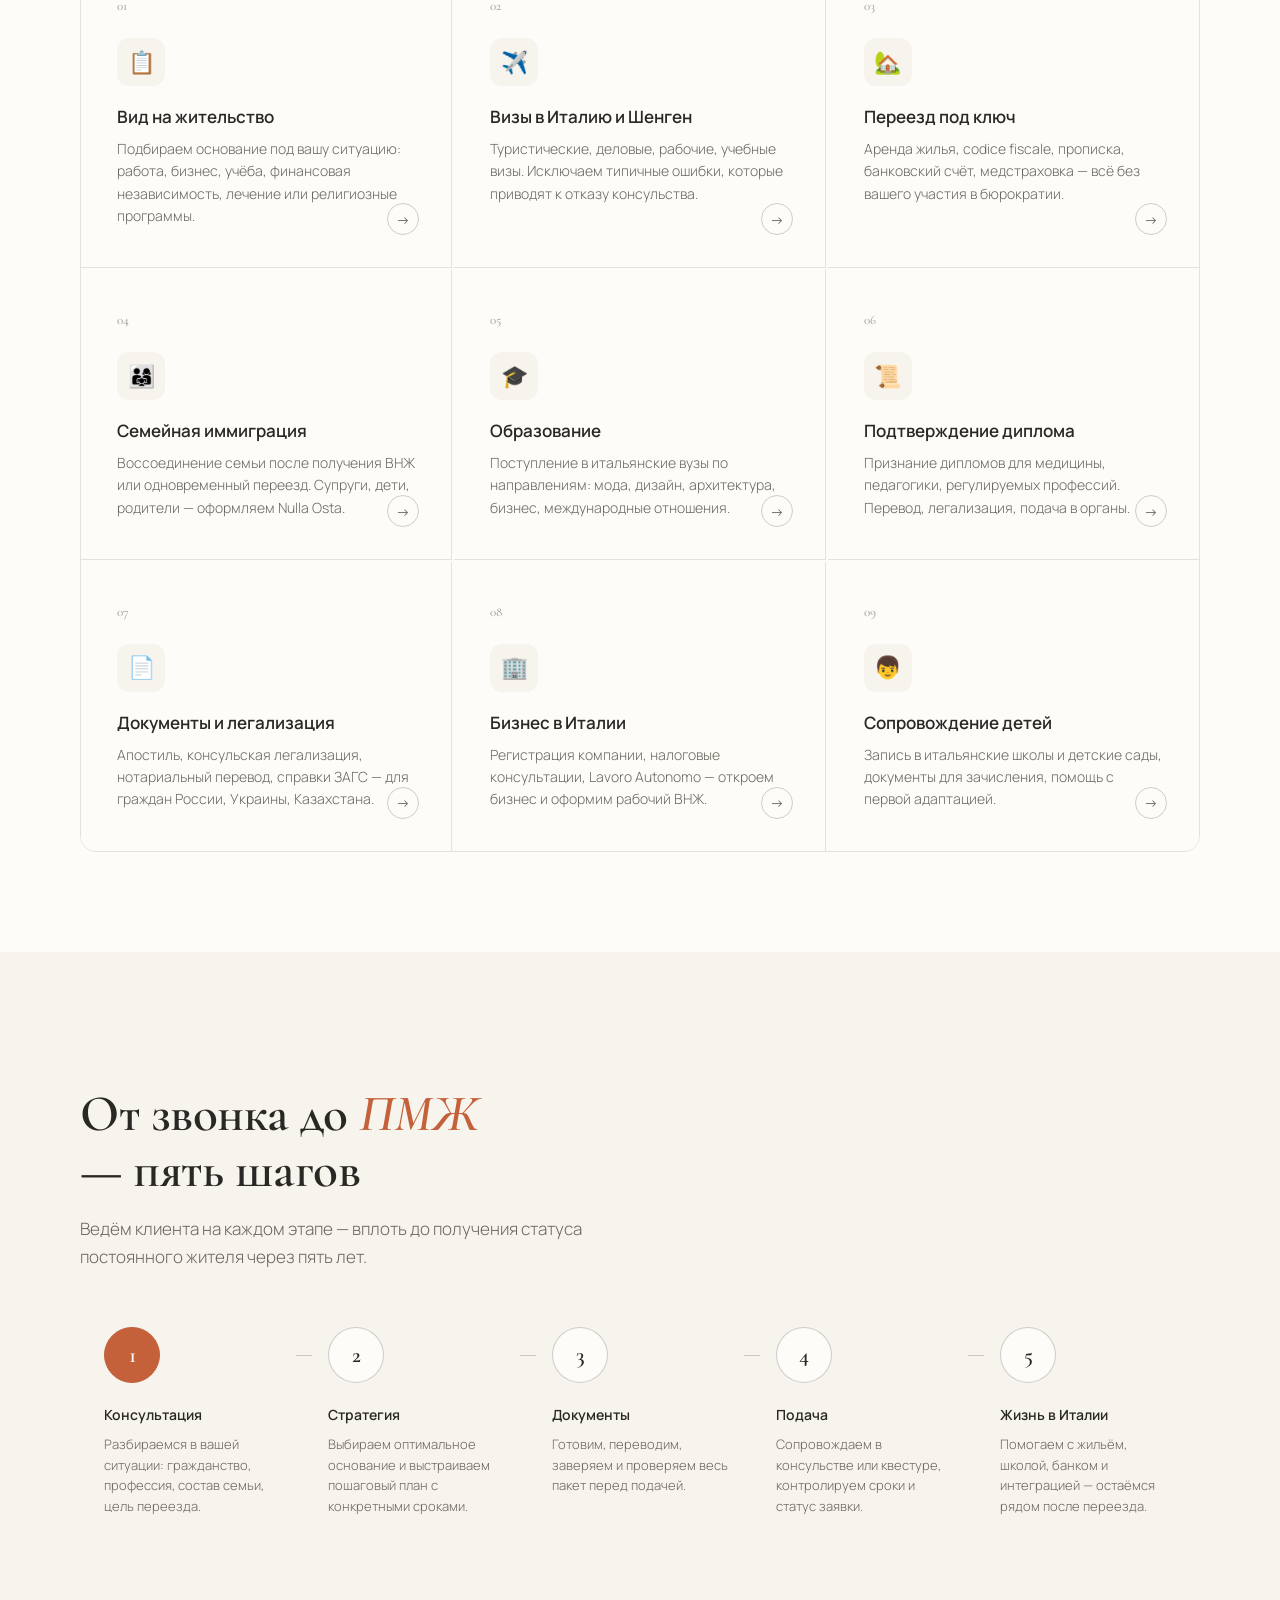
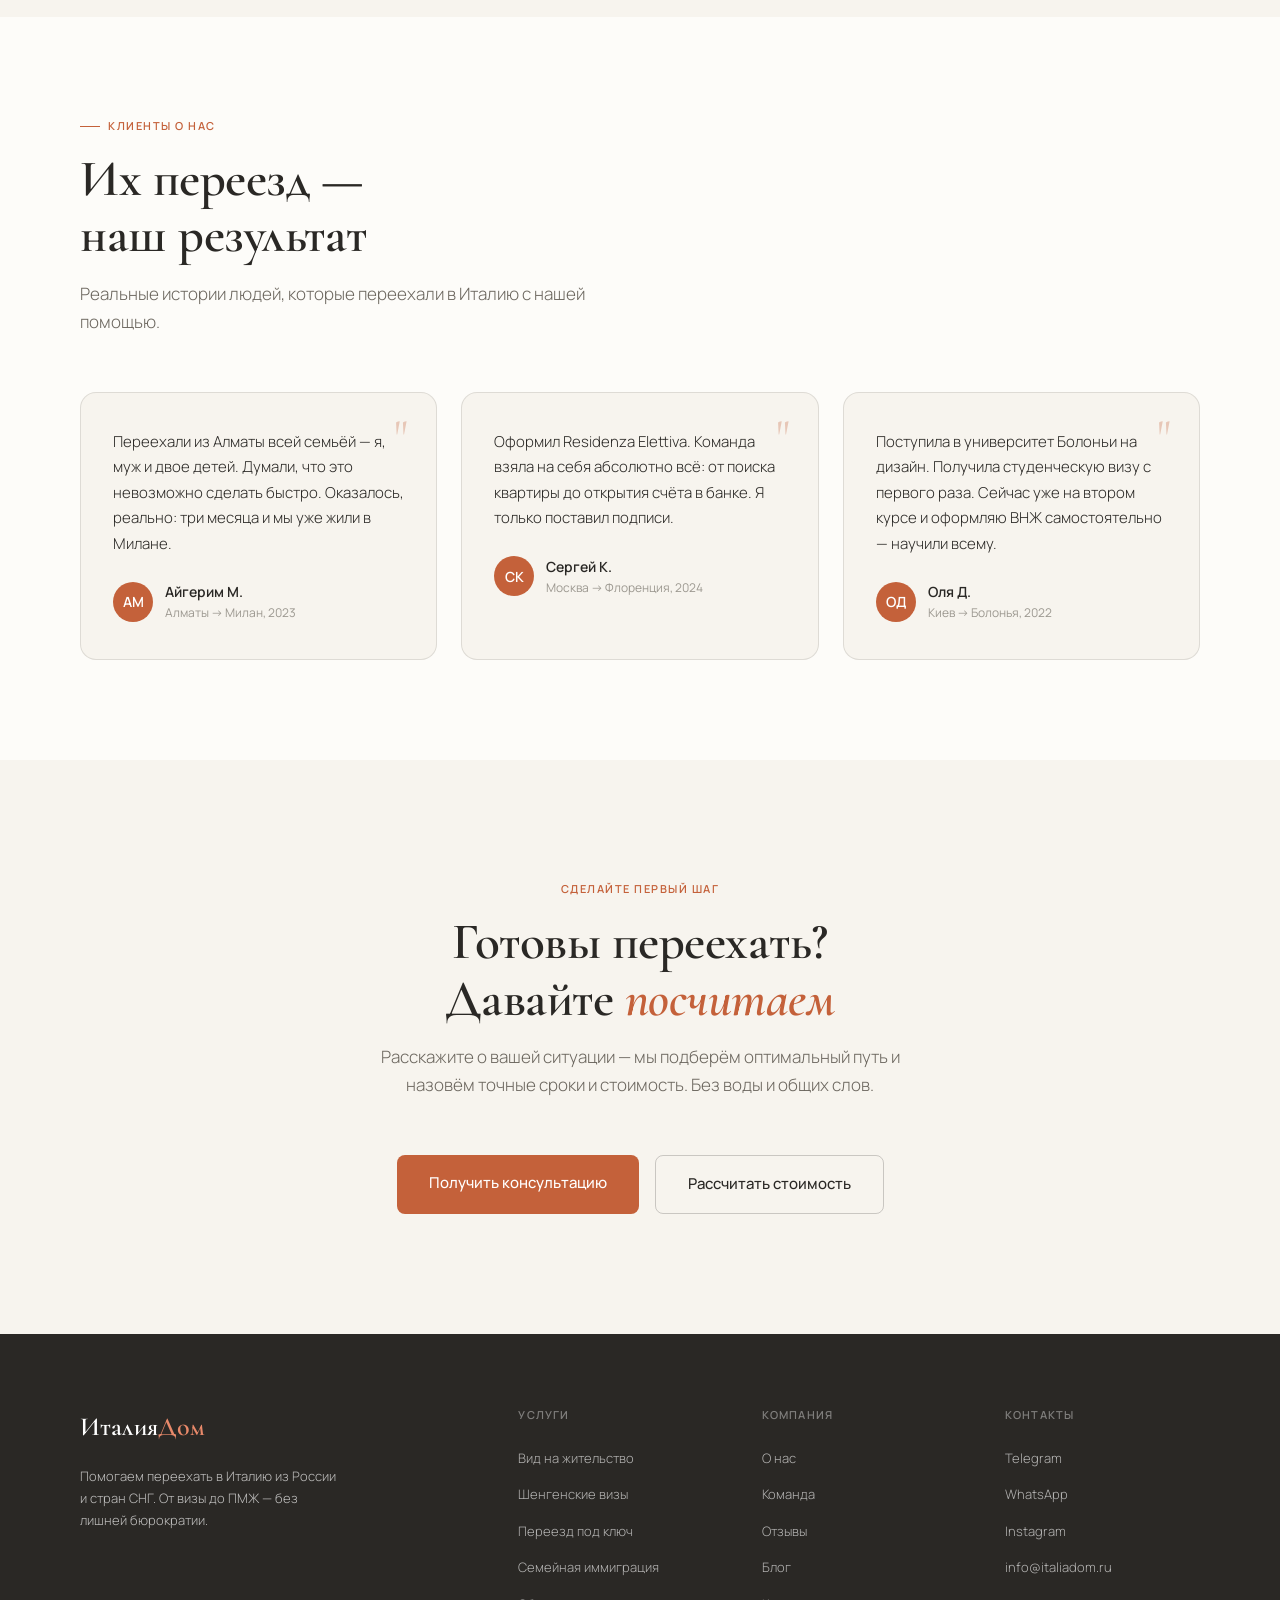
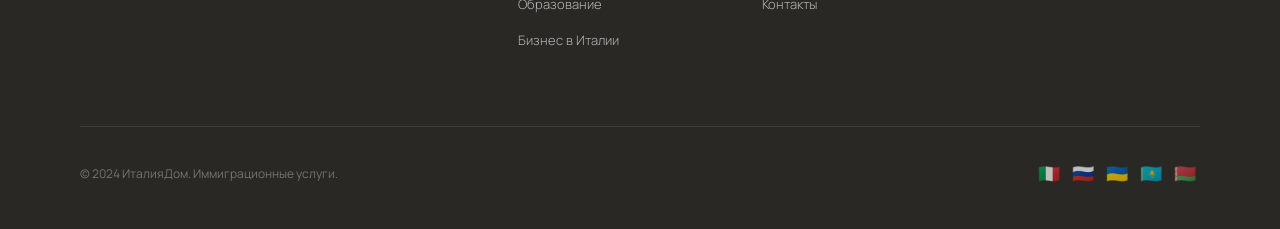
==== commit 7330078f: "SEO added" ====
--- a/index.html
+++ b/index.html
@@ -3,7 +3,70 @@
 <head>
 <meta charset="UTF-8">
 <meta name="viewport" content="width=device-width, initial-scale=1.0">
-<title>ИталияДом — Переезд в Италию</title>
+<title>ИталияДом — Переезд в Италию с профессиональным сопровождением</title>
+<meta name="description" content="Помогаем гражданам России, Украины, Казахстана и СНГ переехать в Италию. ВНЖ, визы, переезд под ключ. 800+ семей, 97% одобренных заявок, 8 лет опыта. Первая консультация бесплатно.">
+<meta name="keywords" content="переезд в Италию, ВНЖ Италия, вид на жительство Италия, иммиграция Италия, виза Италия, переезд из России в Италию, иммиграционные услуги Италия">
+<meta name="robots" content="index, follow">
+<link rel="canonical" href="https://italiadom.ru/">
+
+<!-- Open Graph -->
+<meta property="og:type" content="website">
+<meta property="og:url" content="https://italiadom.ru/">
+<meta property="og:title" content="ИталияДом — Переезд в Италию с профессиональным сопровождением">
+<meta property="og:description" content="Помогаем гражданам России, Украины, Казахстана и СНГ переехать в Италию. ВНЖ, визы, переезд под ключ. 800+ семей, 97% одобренных заявок.">
+<meta property="og:image" content="https://italiadom.ru/og-image.jpg">
+<meta property="og:locale" content="ru_RU">
+<meta property="og:site_name" content="ИталияДом">
+
+<!-- Twitter Card -->
+<meta name="twitter:card" content="summary_large_image">
+<meta name="twitter:title" content="ИталияДом — Переезд в Италию">
+<meta name="twitter:description" content="Помогаем гражданам СНГ переехать в Италию. ВНЖ, визы, переезд под ключ. 800+ семей, 97% одобренных заявок.">
+<meta name="twitter:image" content="https://italiadom.ru/og-image.jpg">
+
+<!-- Structured Data: Organization -->
+<script type="application/ld+json">
+{
+  "@context": "https://schema.org",
+  "@type": "ProfessionalService",
+  "name": "ИталияДом",
+  "url": "https://italiadom.ru",
+  "logo": "https://italiadom.ru/logo.png",
+  "description": "Иммиграционные услуги для граждан России, Украины, Казахстана и других стран СНГ. ВНЖ, визы, переезд в Италию под ключ.",
+  "address": {
+    "@type": "PostalAddress",
+    "addressLocality": "Милан",
+    "addressRegion": "Ломбардия",
+    "addressCountry": "IT"
+  },
+  "contactPoint": {
+    "@type": "ContactPoint",
+    "contactType": "customer service",
+    "availableLanguage": ["Russian", "Italian"],
+    "email": "info@alvedagroup.com"
+  },
+  "sameAs": [
+    "https://t.me/alvedagroup",
+    "https://wa.me/393343034054"
+  ],
+  "aggregateRating": {
+    "@type": "AggregateRating",
+    "ratingValue": "4.9",
+    "reviewCount": "800"
+  }
+}
+</script>
+
+<!-- Structured Data: WebSite with Sitelinks Searchbox -->
+<script type="application/ld+json">
+{
+  "@context": "https://schema.org",
+  "@type": "WebSite",
+  "name": "ИталияДом",
+  "url": "https://italiadom.ru"
+}
+</script>
+
 <link href="https://fonts.googleapis.com/css2?family=Cormorant+Garamond:ital,wght@0,400;0,600;1,400&family=Manrope:wght@300;400;500;600&display=swap" rel="stylesheet">
 <link rel="stylesheet" href="style.css">
 <style>
@@ -93,7 +156,7 @@
   </div>
   <div class="hero-right">
     <div class="hero-img-container">
-      <img src="https://images.unsplash.com/photo-1515542622106-78bda8ba0e5b?w=900&q=80" alt="Верона, Италия" onerror="this.style.background='#E8E0D0'">
+      <img src="https://images.unsplash.com/photo-1515542622106-78bda8ba0e5b?w=900&q=80" alt="Панорама Вероны — популярного города для переезда из России и стран СНГ в Италию" width="900" height="600" loading="eager" onerror="this.style.background='#E8E0D0'">
       <div class="hero-img-overlay">
         <div class="hero-card-title">Верона, Венето</div>
         <div class="hero-card-sub">Одно из популярных направлений для переезда семей из СНГ</div>
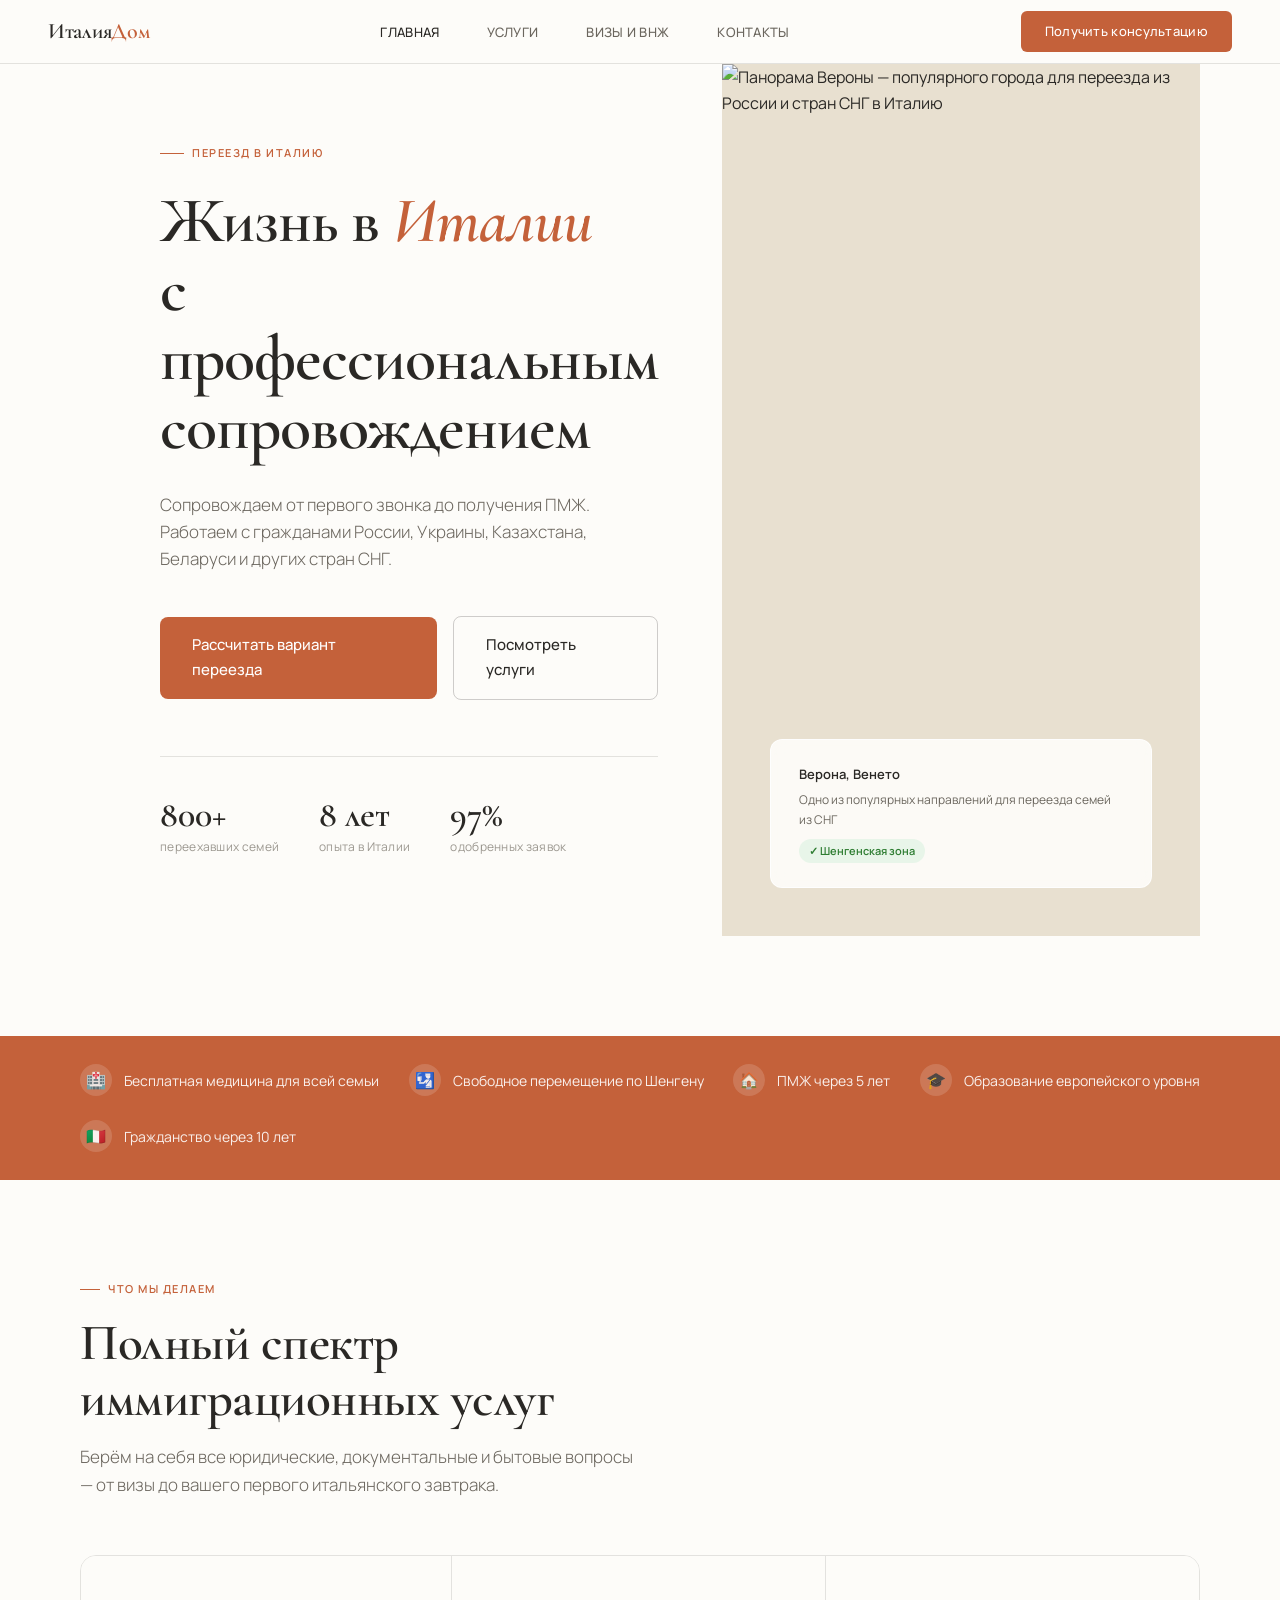
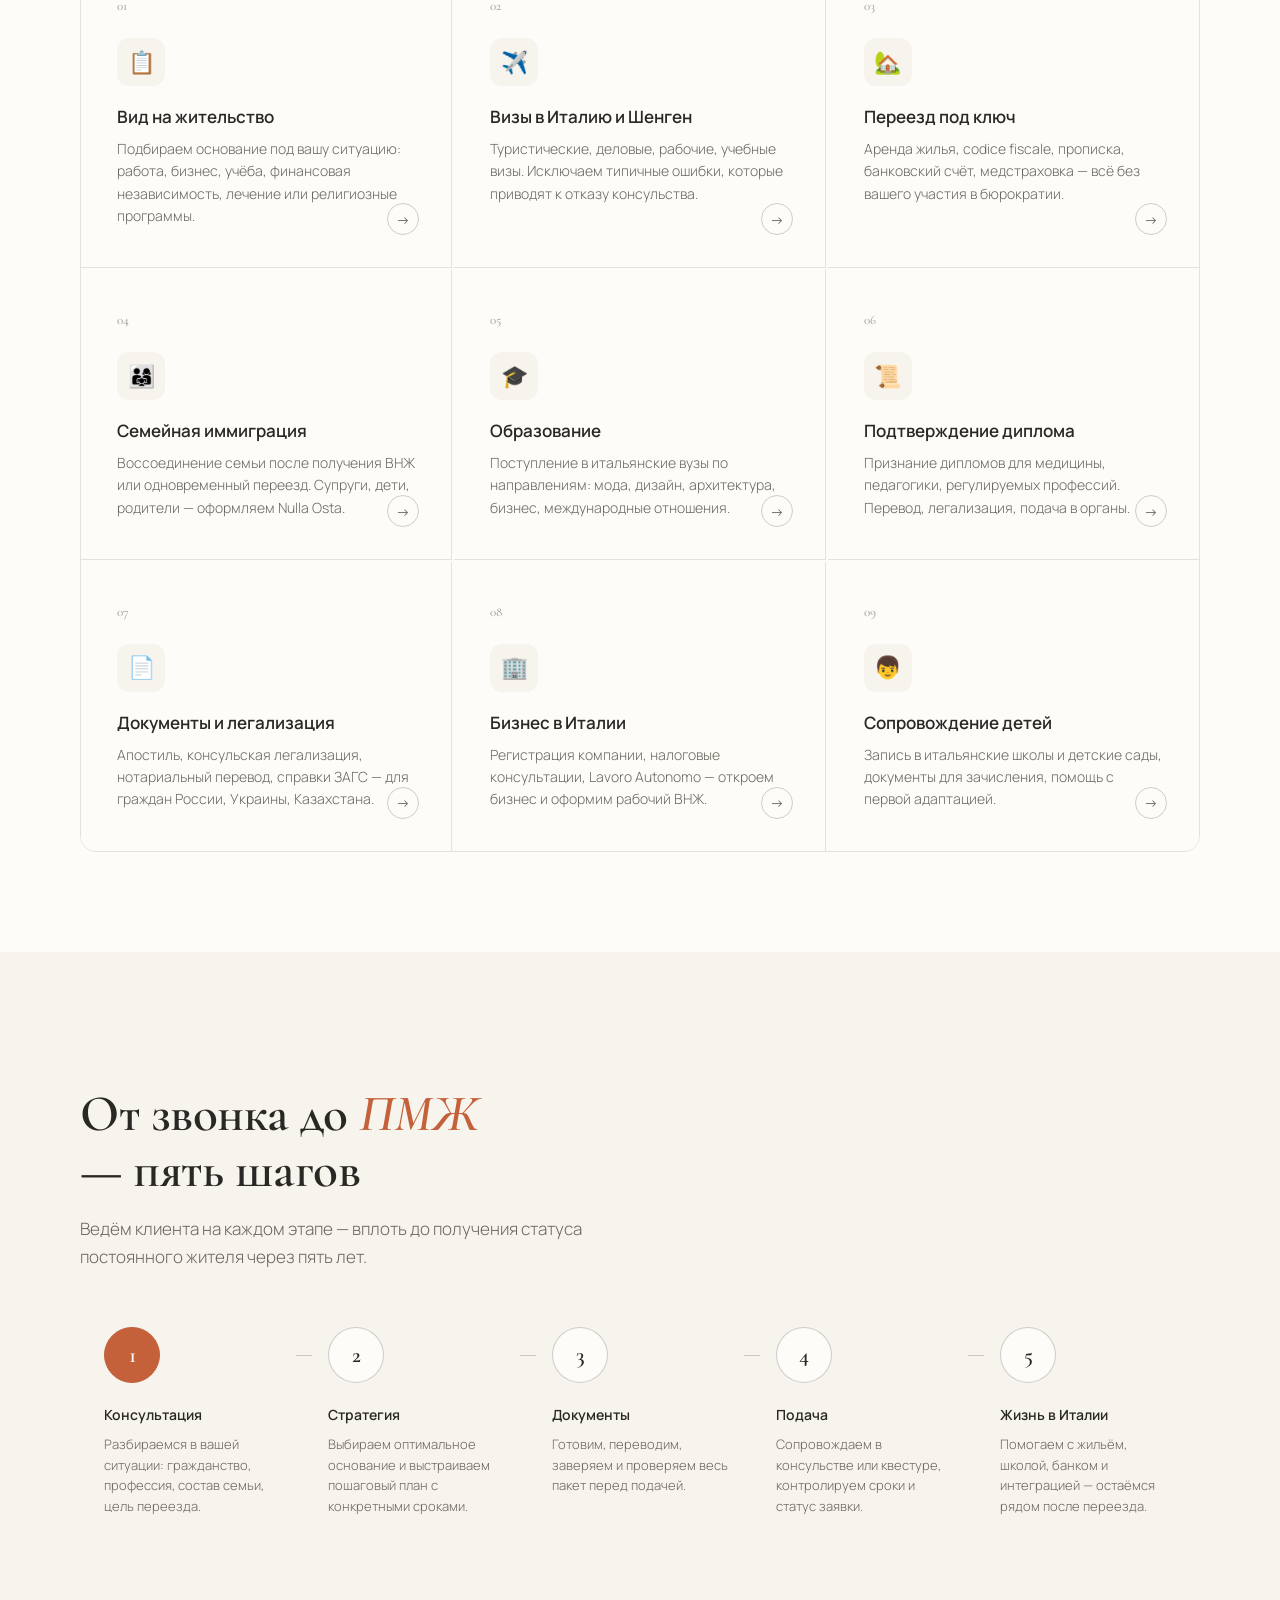
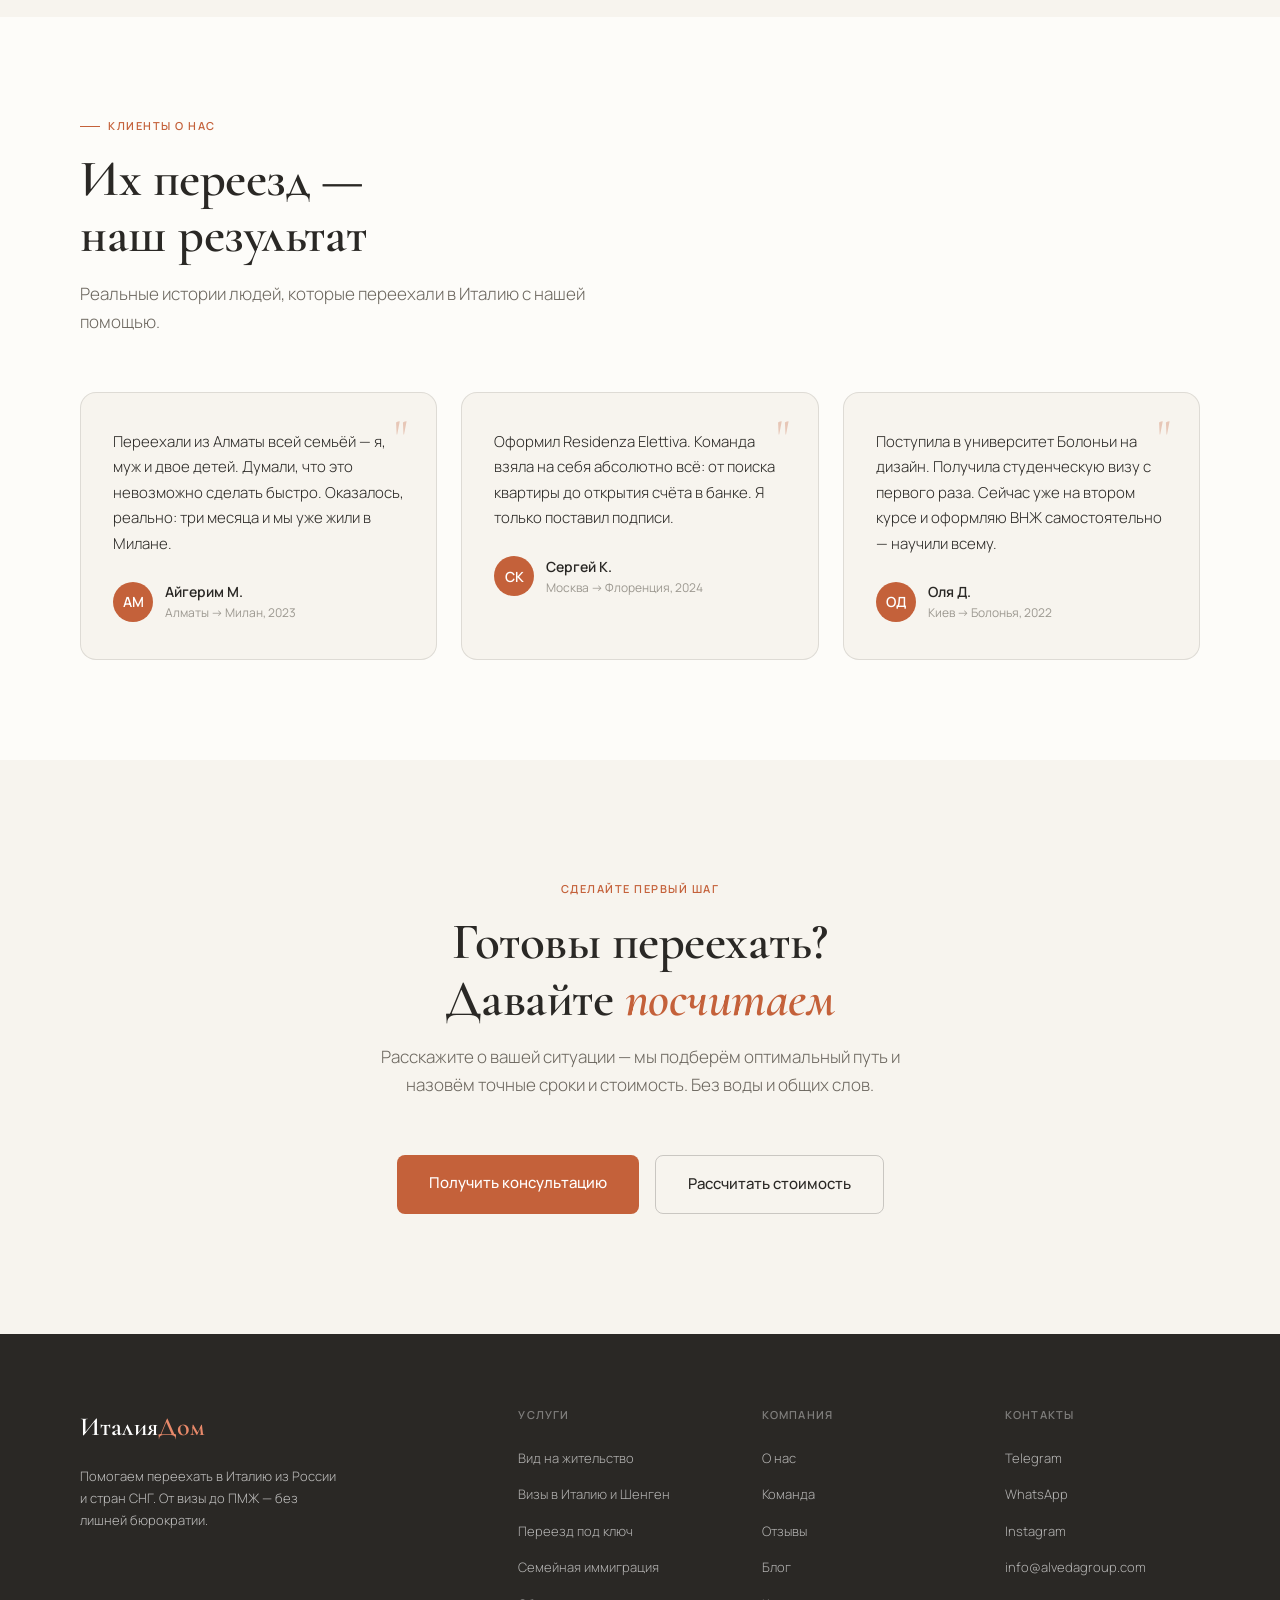
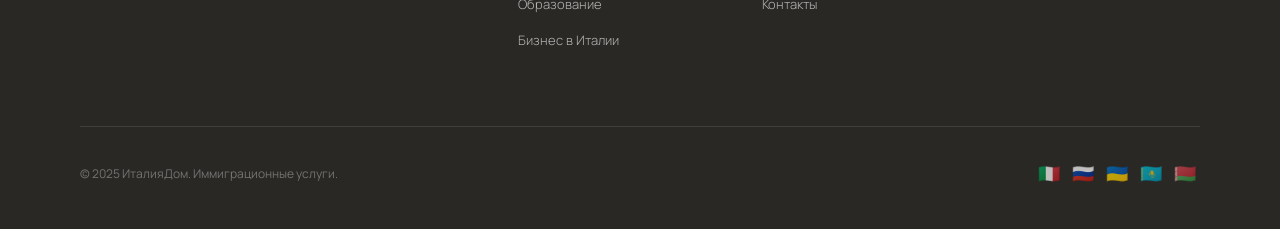
==== commit 6db90d50: "Add favicon and update site URLs to documentare.ru - Introduced a new favicon (favicon.svg) for the " ====
--- a/index.html
+++ b/index.html
@@ -1,4 +1,4 @@
-<!DOCTYPE html>
+﻿<!DOCTYPE html>
 <html lang="ru">
 <head>
 <meta charset="UTF-8">
@@ -7,14 +7,14 @@
 <meta name="description" content="Помогаем гражданам России, Украины, Казахстана и СНГ переехать в Италию. ВНЖ, визы, переезд под ключ. 800+ семей, 97% одобренных заявок, 8 лет опыта. Первая консультация бесплатно.">
 <meta name="keywords" content="переезд в Италию, ВНЖ Италия, вид на жительство Италия, иммиграция Италия, виза Италия, переезд из России в Италию, иммиграционные услуги Италия">
 <meta name="robots" content="index, follow">
-<link rel="canonical" href="https://italiadom.ru/">
+<link rel="canonical" href="https://documentare.ru/">
 
 <!-- Open Graph -->
 <meta property="og:type" content="website">
-<meta property="og:url" content="https://italiadom.ru/">
+<meta property="og:url" content="https://documentare.ru/">
 <meta property="og:title" content="ИталияДом — Переезд в Италию с профессиональным сопровождением">
 <meta property="og:description" content="Помогаем гражданам России, Украины, Казахстана и СНГ переехать в Италию. ВНЖ, визы, переезд под ключ. 800+ семей, 97% одобренных заявок.">
-<meta property="og:image" content="https://italiadom.ru/og-image.jpg">
+<meta property="og:image" content="https://documentare.ru/og-image.jpg">
 <meta property="og:locale" content="ru_RU">
 <meta property="og:site_name" content="ИталияДом">
 
@@ -22,7 +22,7 @@
 <meta name="twitter:card" content="summary_large_image">
 <meta name="twitter:title" content="ИталияДом — Переезд в Италию">
 <meta name="twitter:description" content="Помогаем гражданам СНГ переехать в Италию. ВНЖ, визы, переезд под ключ. 800+ семей, 97% одобренных заявок.">
-<meta name="twitter:image" content="https://italiadom.ru/og-image.jpg">
+<meta name="twitter:image" content="https://documentare.ru/og-image.jpg">
 
 <!-- Structured Data: Organization -->
 <script type="application/ld+json">
@@ -30,8 +30,8 @@
   "@context": "https://schema.org",
   "@type": "ProfessionalService",
   "name": "ИталияДом",
-  "url": "https://italiadom.ru",
-  "logo": "https://italiadom.ru/logo.png",
+  "url": "https://documentare.ru",
+  "logo": "https://documentare.ru/logo.png",
   "description": "Иммиграционные услуги для граждан России, Украины, Казахстана и других стран СНГ. ВНЖ, визы, переезд в Италию под ключ.",
   "address": {
     "@type": "PostalAddress",
@@ -63,7 +63,7 @@
   "@context": "https://schema.org",
   "@type": "WebSite",
   "name": "ИталияДом",
-  "url": "https://italiadom.ru"
+  "url": "https://documentare.ru"
 }
 </script>
 
@@ -307,3 +307,4 @@
 <script>initPage('home');</script>
 </body>
 </html>
+
--- a/style.css
+++ b/style.css
@@ -428,3 +428,21 @@
   height: 1px;
   background: linear-gradient(90deg, transparent, var(--border-strong), transparent);
 }
+
+/* ── STAT ROW ── */
+.stat-row {
+  display: grid; grid-template-columns: repeat(3, 1fr);
+  gap: 1px; background: var(--border-strong);
+  border-radius: 16px; overflow: hidden; margin-bottom: 64px;
+}
+.stat-item { background: var(--warm-white); padding: 40px 36px; }
+.stat-num {
+  font-family: var(--font-serif); font-size: clamp(40px, 5vw, 56px);
+  font-weight: 600; color: var(--terracotta);
+  line-height: 1; margin-bottom: 12px;
+}
+.stat-label { font-size: 13px; color: var(--stone); font-weight: 300; line-height: 1.6; }
+@media (max-width: 640px) {
+  .stat-row { grid-template-columns: 1fr; }
+  .stat-item { padding: 24px 20px; }
+}
